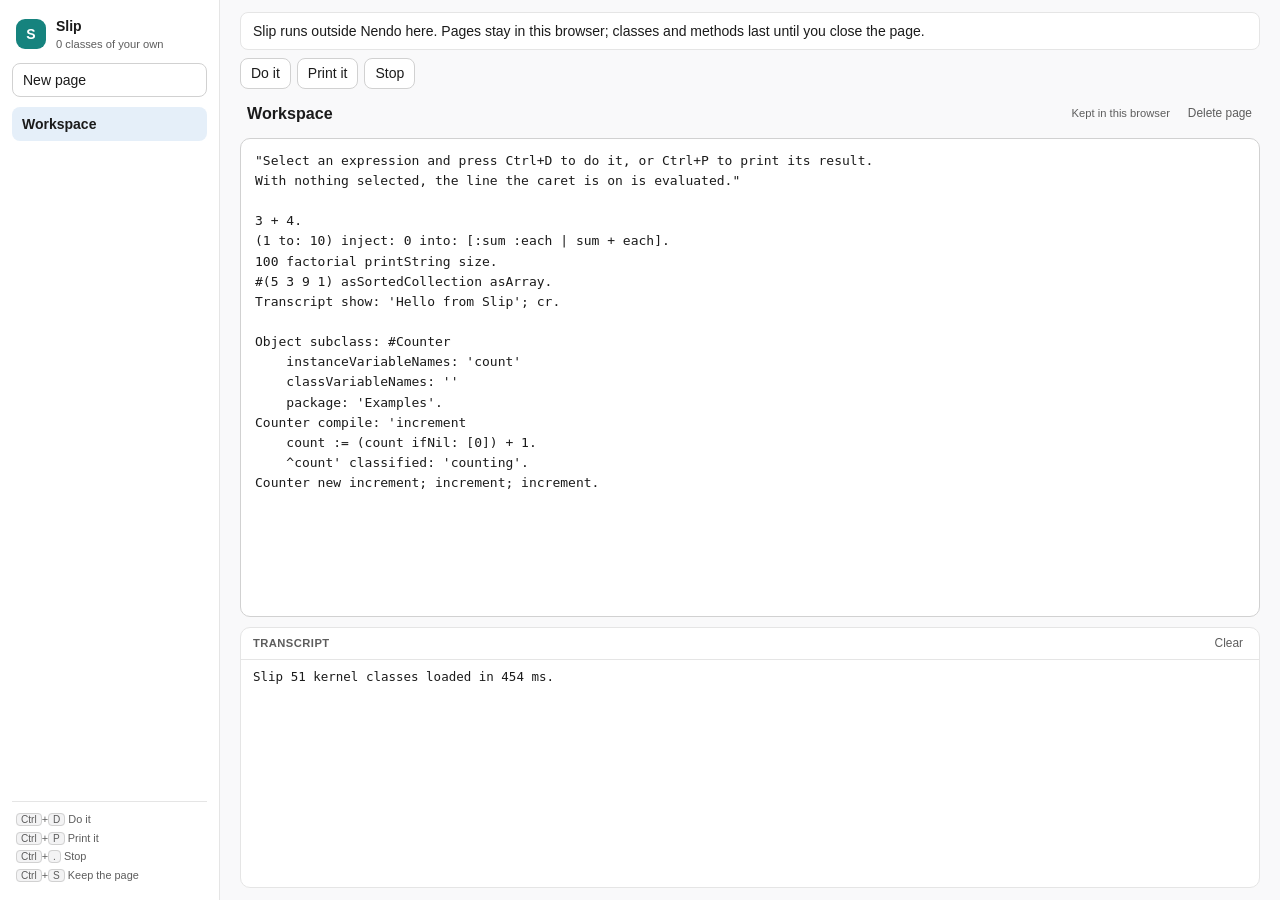
==== extensions/slip/index.html @ 70686aad "Add Slip, a Smalltalk environment app (step 1: kernel and Workspace) Slip runs a Smalltalk-80 VM wit" ====
<!doctype html>
<html lang="en">
<head>
  <meta charset="utf-8">
  <meta name="viewport" content="width=device-width,initial-scale=1">
  <title>Slip</title>
  <link rel="stylesheet" href="slip.css">
</head>
<body>
  <div id="app" aria-busy="true">
    <nav id="rail" aria-label="Workspace pages">
      <div class="rail-head"><span class="mark" aria-hidden="true">S</span><div><strong>Slip</strong><small id="tally">Starting…</small></div></div>
      <button id="new-page" type="button" class="new-page">New page</button>
      <ul id="pages"></ul>
      <p class="keys" aria-label="Keys">
        <span><kbd>Ctrl</kbd>+<kbd>D</kbd> Do it</span>
        <span><kbd>Ctrl</kbd>+<kbd>P</kbd> Print it</span>
        <span><kbd>Ctrl</kbd>+<kbd>.</kbd> Stop</span>
        <span><kbd>Ctrl</kbd>+<kbd>S</kbd> Keep the page</span>
      </p>
    </nav>
    <main id="main">
      <div id="notices"></div>
      <div id="own-toolbar" class="own-toolbar" hidden>
        <button type="button" data-command="doit">Do it</button>
        <button type="button" data-command="printit">Print it</button>
        <button type="button" data-command="stop">Stop</button>
      </div>
      <header class="page-head">
        <input id="title" maxlength="120" aria-label="Page title" autocomplete="off" spellcheck="false">
        <span id="saved" class="saved" aria-live="polite"></span>
        <button id="delete-page" type="button" class="quiet">Delete page</button>
      </header>
      <textarea id="editor" spellcheck="false" autocomplete="off" aria-label="Workspace: Smalltalk to evaluate"></textarea>
      <div id="result" class="result" role="status" hidden></div>
      <section id="transcript-pane" aria-label="Transcript">
        <header><h2>Transcript</h2><button id="clear-transcript" type="button" class="quiet">Clear</button></header>
        <pre id="transcript" tabindex="0"></pre>
      </section>
    </main>
  </div>
  <p id="status" role="status" aria-live="polite"></p>
  <script src="/_nendo/api.js"></script>
  <script type="module" src="slip.mjs"></script>
</body>
</html>
---- extensions/slip/slip.css ----
/* Nendo's own colours, so Slip sits with the app. The Workbench hands a view its theme's
   tokens and api.js sets them on this page as --nendo-*; the value after each is that token
   as src/Nendo.Workbench/src/styles/02-tokens.css declares it, used only when the page runs
   without them. tools/view-kit/tokens.test.mjs holds them to it. */
:root{
  color-scheme:light;
  font:14px/1.45 "Segoe UI Variable Text","Segoe UI",sans-serif;
  --canvas:var(--nendo-canvas,#f9f9fa);--surface:var(--nendo-surface,#ffffff);--surface-raised:var(--nendo-surface-raised,#ffffff);--surface-soft:var(--nendo-surface-soft,#f3f3f4);
  --ink:var(--nendo-ink,#1b1b1b);--muted:var(--nendo-muted,#5d5d5d);--line:var(--nendo-line,#e5e5e5);--line-strong:var(--nendo-line-strong,#d1d1d1);
  --cobalt:var(--nendo-cobalt,#005fb8);--cobalt-soft:var(--nendo-cobalt-soft,#e5eff9);--danger:var(--nendo-danger,#c23a31);
  --tone-green:var(--nendo-tone-green,#1f8a52);--tone-teal:var(--nendo-tone-teal,#16837e);--tone-amber:var(--nendo-tone-amber,#a37608);
}
:root[data-theme=dark]{
  color-scheme:dark;
  --canvas:var(--nendo-canvas,#272829);--surface:var(--nendo-surface,#2d2e30);--surface-raised:var(--nendo-surface-raised,#323335);--surface-soft:var(--nendo-surface-soft,#38393b);
  --ink:var(--nendo-ink,#ffffff);--muted:var(--nendo-muted,#c5c5c5);--line:var(--nendo-line,#3b3c3e);--line-strong:var(--nendo-line-strong,#4b4c4f);
  --cobalt:var(--nendo-cobalt,#60cdff);--cobalt-soft:var(--nendo-cobalt-soft,#1f3a4a);--danger:var(--nendo-danger,#f37b72);
  --tone-green:var(--nendo-tone-green,#52d18f);--tone-teal:var(--nendo-tone-teal,#4ecdc4);--tone-amber:var(--nendo-tone-amber,#e8c15a);
}
/* Teal is Slip's own tone; the code font is the system's. */
:root{--slip:var(--tone-teal);--mono:"Cascadia Mono","Cascadia Code",Consolas,ui-monospace,monospace}

*{box-sizing:border-box}
html,body{height:100%}
body{margin:0;background:var(--canvas);color:var(--ink)}
button,input,textarea{font:inherit;color:inherit}
button{cursor:pointer}
:focus-visible{outline:2px solid var(--cobalt);outline-offset:2px}
[hidden]{display:none !important}

#app{display:grid;grid-template-columns:220px 1fr;height:100%;min-height:0}
@media (max-width:640px){#app{grid-template-columns:1fr;grid-template-rows:auto 1fr}#rail{border-right:0;border-bottom:1px solid var(--line);max-height:34vh}}

#rail{display:flex;flex-direction:column;gap:10px;padding:16px 12px;border-right:1px solid var(--line);background:var(--surface);overflow:auto;min-height:0}
.rail-head{display:flex;align-items:center;gap:10px;padding:0 4px}
.rail-head small{display:block;color:var(--muted);font-size:.8rem}
.mark{display:grid;place-items:center;width:30px;height:30px;border-radius:9px;background:var(--slip);color:var(--surface);font-weight:700}
.new-page{padding:6px 10px;border:1px solid var(--line-strong);border-radius:8px;background:var(--surface-raised);text-align:left}
.new-page:hover{background:var(--surface-soft)}
#pages{list-style:none;margin:0;padding:0;display:flex;flex-direction:column;gap:2px}
.page-link{display:block;width:100%;padding:7px 10px;border:0;border-radius:8px;background:none;text-align:left;overflow:hidden;text-overflow:ellipsis;white-space:nowrap}
.page-link:hover{background:var(--surface-soft)}
.page-link[aria-current=true]{background:var(--cobalt-soft);font-weight:600}
.keys{margin:auto 0 0;padding:10px 4px 0;border-top:1px solid var(--line);display:flex;flex-direction:column;gap:3px;color:var(--muted);font-size:.78rem}
kbd{font:inherit;font-size:.72rem;padding:0 4px;border:1px solid var(--line-strong);border-radius:4px;background:var(--surface-soft)}

#main{display:flex;flex-direction:column;min-width:0;min-height:0;padding:12px 20px 12px}
.own-toolbar{display:flex;gap:6px;margin-bottom:8px}
.own-toolbar button,.notice button{padding:4px 10px;border:1px solid var(--line-strong);border-radius:8px;background:var(--surface-raised)}
.page-head{display:flex;align-items:center;gap:10px;margin-bottom:8px}
#title{flex:1;min-width:0;padding:4px 6px;border:1px solid transparent;border-radius:6px;background:none;font-size:1.15rem;font-weight:600}
#title:hover,#title:focus{border-color:var(--line-strong);background:var(--surface-raised)}
.saved{color:var(--muted);font-size:.8rem;white-space:nowrap}
.quiet{padding:3px 8px;border:0;border-radius:6px;background:none;color:var(--muted);font-size:.85rem}
.quiet:hover{background:var(--surface-soft);color:var(--ink)}
.quiet[data-armed=true]{color:var(--danger)}

#editor{flex:1 1 55%;min-height:120px;width:100%;resize:none;padding:12px 14px;border:1px solid var(--line-strong);border-radius:10px;background:var(--surface-raised);
  font:13px/1.55 var(--mono);tab-size:4;white-space:pre;overflow:auto}
#editor:focus{outline:none;border-color:var(--cobalt)}
.result{margin-top:8px;padding:8px 12px;border-radius:8px;border:1px solid var(--line);background:var(--surface);font:12.5px/1.5 var(--mono);white-space:pre-wrap;max-height:30vh;overflow:auto}
.result.problem{border-color:color-mix(in srgb,var(--danger) 45%,var(--line));color:var(--ink)}
.result .title{display:block;font-family:inherit;font-weight:600;color:var(--danger)}
.result .trace{display:block;color:var(--muted)}
.result .ok{color:var(--tone-green)}

#transcript-pane{flex:1 1 30%;min-height:90px;display:flex;flex-direction:column;margin-top:10px;border:1px solid var(--line);border-radius:10px;background:var(--surface);overflow:hidden}
#transcript-pane header{display:flex;align-items:center;justify-content:space-between;padding:4px 8px 4px 12px;border-bottom:1px solid var(--line)}
#transcript-pane h2{margin:0;font-size:.8rem;font-weight:600;color:var(--muted);text-transform:uppercase;letter-spacing:.04em}
#transcript{flex:1;margin:0;padding:8px 12px;overflow:auto;font:12.5px/1.5 var(--mono);white-space:pre-wrap;word-break:break-word}

#notices{display:flex;flex-direction:column;gap:6px;margin-bottom:8px}
#notices:empty{display:none}
.notice{display:flex;gap:10px;align-items:flex-start;padding:8px 12px;border-radius:8px;border:1px solid var(--line);background:var(--surface)}
.notice p{margin:0;flex:1}
.notice.outside{border-color:color-mix(in srgb,var(--tone-amber) 55%,var(--line));background:color-mix(in srgb,var(--tone-amber) 8%,var(--surface))}
.notice.setup{border-color:color-mix(in srgb,var(--cobalt) 45%,var(--line));background:var(--cobalt-soft)}
.notice code{font-family:var(--mono);font-size:.9em}

#status{position:fixed;right:16px;bottom:10px;margin:0;max-width:60%;padding:0;color:var(--muted);font-size:.82rem;text-align:right;pointer-events:none}
#status.problem-line{color:var(--danger)}
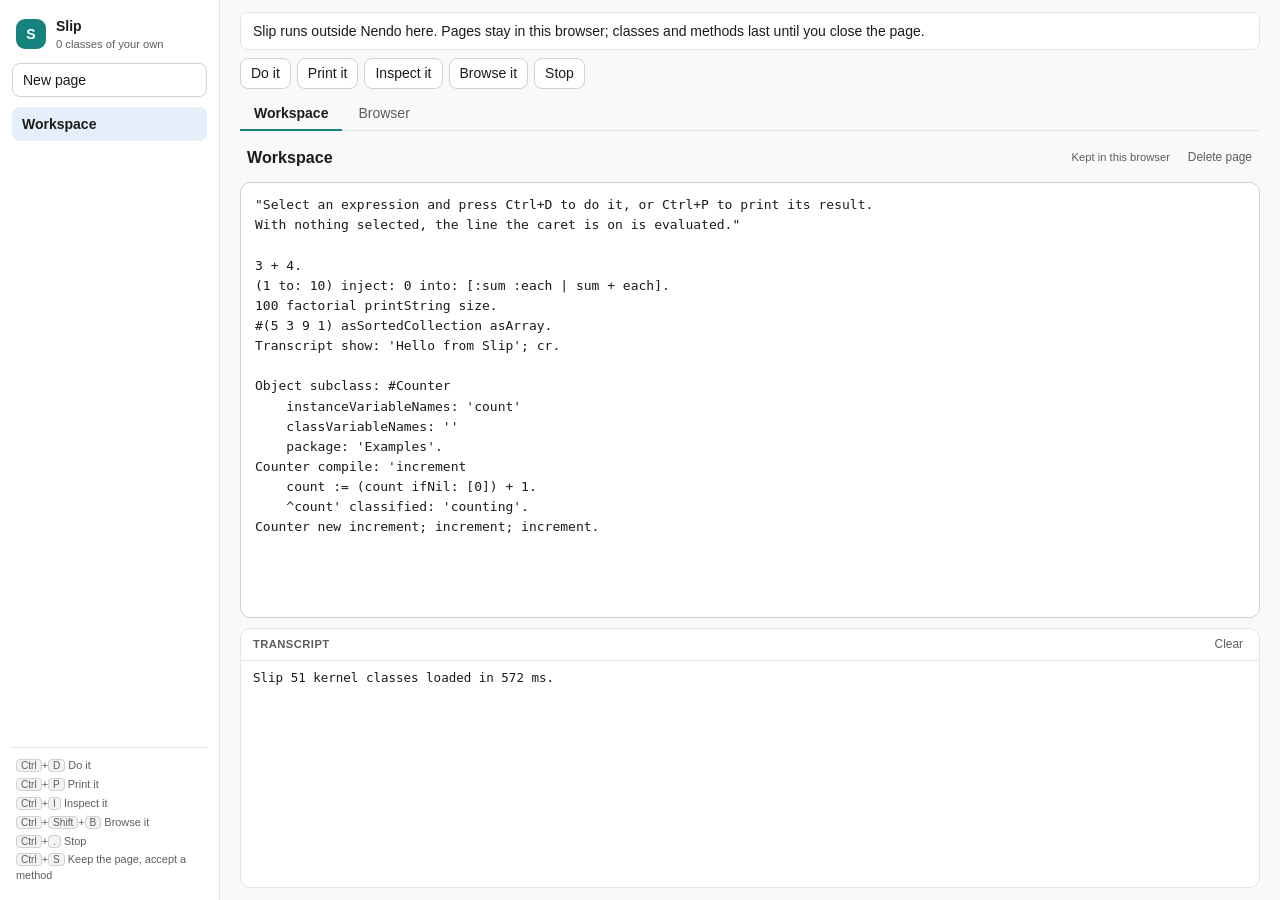
==== commit 183b6776: "Add Slip's class browser and inspector (step 2) The Browser tab lists packages, classes, protocols a" ====
--- a/extensions/slip/index.html
+++ b/extensions/slip/index.html
@@ -15,8 +15,10 @@
       <p class="keys" aria-label="Keys">
         <span><kbd>Ctrl</kbd>+<kbd>D</kbd> Do it</span>
         <span><kbd>Ctrl</kbd>+<kbd>P</kbd> Print it</span>
+        <span><kbd>Ctrl</kbd>+<kbd>I</kbd> Inspect it</span>
+        <span><kbd>Ctrl</kbd>+<kbd>Shift</kbd>+<kbd>B</kbd> Browse it</span>
         <span><kbd>Ctrl</kbd>+<kbd>.</kbd> Stop</span>
-        <span><kbd>Ctrl</kbd>+<kbd>S</kbd> Keep the page</span>
+        <span><kbd>Ctrl</kbd>+<kbd>S</kbd> Keep the page, accept a method</span>
       </p>
     </nav>
     <main id="main">
@@ -24,8 +26,15 @@
       <div id="own-toolbar" class="own-toolbar" hidden>
         <button type="button" data-command="doit">Do it</button>
         <button type="button" data-command="printit">Print it</button>
+        <button type="button" data-command="inspectit">Inspect it</button>
+        <button type="button" data-command="browseit">Browse it</button>
         <button type="button" data-command="stop">Stop</button>
       </div>
+      <div class="tabs" role="tablist" aria-label="Tools">
+        <button id="tab-workspace" type="button" role="tab" aria-controls="workspace-pane">Workspace</button>
+        <button id="tab-browser" type="button" role="tab" aria-controls="browser-pane">Browser</button>
+      </div>
+      <section id="workspace-pane" class="pane" role="tabpanel" aria-labelledby="tab-workspace">
       <header class="page-head">
         <input id="title" maxlength="120" aria-label="Page title" autocomplete="off" spellcheck="false">
         <span id="saved" class="saved" aria-live="polite"></span>
@@ -33,11 +42,44 @@
       </header>
       <textarea id="editor" spellcheck="false" autocomplete="off" aria-label="Workspace: Smalltalk to evaluate"></textarea>
       <div id="result" class="result" role="status" hidden></div>
+      </section>
+      <section id="browser-pane" class="pane" role="tabpanel" aria-labelledby="tab-browser" hidden>
+        <div class="browser-lists">
+          <div class="column"><h2 id="b-packages-label">Packages</h2><ul id="b-packages" class="list" role="listbox" aria-labelledby="b-packages-label" tabindex="0"></ul></div>
+          <div class="column"><h2 id="b-classes-label">Classes</h2><ul id="b-classes" class="list" role="listbox" aria-labelledby="b-classes-label" tabindex="0"></ul>
+            <div class="sides" role="group" aria-label="Side"><button id="b-instance" type="button" aria-pressed="true">Instance</button><button id="b-class" type="button" aria-pressed="false">Class</button></div></div>
+          <div class="column"><h2 id="b-protocols-label">Protocols</h2><ul id="b-protocols" class="list" role="listbox" aria-labelledby="b-protocols-label" tabindex="0"></ul></div>
+          <div class="column"><h2 id="b-methods-label">Methods</h2><ul id="b-methods" class="list" role="listbox" aria-labelledby="b-methods-label" tabindex="0"></ul></div>
+        </div>
+        <div class="browser-bar">
+          <span id="b-what" class="what"></span>
+          <button id="b-new-class" type="button" class="quiet">New class</button>
+          <button id="b-comment" type="button" class="quiet" aria-pressed="false">Comment</button>
+          <button id="b-new-method" type="button" class="quiet">New method</button>
+          <button id="b-remove" type="button" class="quiet">Remove method</button>
+          <button id="b-accept" type="button" class="accept">Accept</button>
+        </div>
+        <textarea id="b-code" spellcheck="false" autocomplete="off" aria-label="Code: a method, a class definition or a comment"></textarea>
+        <p id="b-problem" class="b-problem" role="alert" hidden></p>
+      </section>
       <section id="transcript-pane" aria-label="Transcript">
         <header><h2>Transcript</h2><button id="clear-transcript" type="button" class="quiet">Clear</button></header>
         <pre id="transcript" tabindex="0"></pre>
       </section>
     </main>
+    <aside id="inspector" aria-label="Inspector" hidden>
+      <header class="i-head">
+        <button id="i-back" type="button" class="quiet" aria-label="Back to the object before">‹</button>
+        <div class="i-title"><strong id="i-class"></strong><span id="i-print"></span></div>
+        <button id="i-refresh" type="button" class="quiet">Refresh</button>
+        <button id="i-close" type="button" class="quiet" aria-label="Close the inspector">✕</button>
+      </header>
+      <p id="i-path" class="i-path"></p>
+      <ul id="i-fields" class="i-fields"></ul>
+      <p id="i-more" class="i-more" hidden></p>
+      <textarea id="i-eval" spellcheck="false" autocomplete="off" aria-label="Evaluate with self as the inspected object" placeholder="self is the inspected object. Ctrl+D, Ctrl+P, Ctrl+I"></textarea>
+      <div id="i-result" class="result" role="status" hidden></div>
+    </aside>
   </div>
   <p id="status" role="status" aria-live="polite"></p>
   <script src="/_nendo/api.js"></script>
--- a/extensions/slip/slip.css
+++ b/extensions/slip/slip.css
@@ -28,8 +28,9 @@
 :focus-visible{outline:2px solid var(--cobalt);outline-offset:2px}
 [hidden]{display:none !important}
 
-#app{display:grid;grid-template-columns:220px 1fr;height:100%;min-height:0}
-@media (max-width:640px){#app{grid-template-columns:1fr;grid-template-rows:auto 1fr}#rail{border-right:0;border-bottom:1px solid var(--line);max-height:34vh}}
+#app{display:grid;grid-template-columns:220px minmax(0,1fr);height:100%;min-height:0}
+#app[data-inspecting=true]{grid-template-columns:220px minmax(0,1fr) minmax(260px,32%)}
+@media (max-width:640px){#app,#app[data-inspecting=true]{grid-template-columns:1fr;grid-template-rows:auto 1fr auto}#inspector{border-left:0;border-top:1px solid var(--line);max-height:45vh}#rail{border-right:0;border-bottom:1px solid var(--line);max-height:34vh}}
 
 #rail{display:flex;flex-direction:column;gap:10px;padding:16px 12px;border-right:1px solid var(--line);background:var(--surface);overflow:auto;min-height:0}
 .rail-head{display:flex;align-items:center;gap:10px;padding:0 4px}
@@ -79,3 +80,47 @@
 
 #status{position:fixed;right:16px;bottom:10px;margin:0;max-width:60%;padding:0;color:var(--muted);font-size:.82rem;text-align:right;pointer-events:none}
 #status.problem-line{color:var(--danger)}
+
+/* The tools: Workspace and Browser in tabs, the inspector beside them. */
+.tabs{display:flex;gap:2px;margin-bottom:10px;border-bottom:1px solid var(--line)}
+.tabs button{padding:6px 14px;border:0;border-bottom:2px solid transparent;background:none;color:var(--muted);margin-bottom:-1px}
+.tabs button[aria-selected=true]{color:var(--ink);border-bottom-color:var(--slip);font-weight:600}
+.pane{display:flex;flex-direction:column;flex:1 1 55%;min-height:0}
+
+.browser-lists{display:grid;grid-template-columns:repeat(4,minmax(0,1fr));gap:8px;flex:0 0 auto;height:min(34vh,260px);min-height:140px}
+.column{display:flex;flex-direction:column;min-height:0;min-width:0}
+.column h2{margin:0 0 4px;font-size:.72rem;font-weight:600;color:var(--muted);text-transform:uppercase;letter-spacing:.04em}
+.list{list-style:none;margin:0;padding:3px;flex:1;min-height:0;overflow:auto;border:1px solid var(--line);border-radius:8px;background:var(--surface-raised)}
+.list li{padding:3px 8px;border-radius:5px;cursor:pointer;white-space:nowrap;overflow:hidden;text-overflow:ellipsis;font-size:.88rem}
+.list li:hover{background:var(--surface-soft)}
+.list li[aria-selected=true]{background:var(--cobalt-soft);font-weight:600}
+.list li.extended{font-style:italic;color:var(--muted)}
+.list:focus-visible{outline:2px solid var(--cobalt);outline-offset:1px}
+.sides{display:flex;margin-top:4px;border:1px solid var(--line-strong);border-radius:7px;overflow:hidden}
+.sides button{flex:1;padding:2px 0;border:0;background:var(--surface-raised);font-size:.8rem}
+.sides button[aria-pressed=true]{background:var(--cobalt-soft);font-weight:600}
+.browser-bar{display:flex;align-items:center;gap:4px;margin:8px 0 6px}
+.what{flex:1;min-width:0;color:var(--muted);font-size:.85rem;overflow:hidden;text-overflow:ellipsis;white-space:nowrap}
+.quiet[aria-pressed=true]{background:var(--cobalt-soft);color:var(--ink)}
+.accept{padding:3px 12px;border:1px solid var(--slip);border-radius:7px;background:var(--slip);color:var(--surface);font-weight:600}
+.accept:disabled,.quiet:disabled{opacity:.45;cursor:default}
+#b-code{flex:1;min-height:100px;width:100%;resize:none;padding:10px 12px;border:1px solid var(--line-strong);border-radius:10px;background:var(--surface-raised);font:13px/1.55 var(--mono);tab-size:4;white-space:pre;overflow:auto}
+#b-code:focus{outline:none;border-color:var(--cobalt)}
+#b-code[data-dirty=true]{border-color:var(--tone-amber)}
+.b-problem{margin:6px 0 0;color:var(--danger);font-size:.85rem}
+
+#inspector{display:flex;flex-direction:column;gap:6px;min-width:0;min-height:0;padding:12px;border-left:1px solid var(--line);background:var(--surface);overflow:hidden}
+.i-head{display:flex;align-items:center;gap:4px}
+.i-title{flex:1;min-width:0;display:flex;flex-direction:column}
+.i-title span{font:12px/1.4 var(--mono);color:var(--muted);overflow:hidden;text-overflow:ellipsis;white-space:nowrap}
+.i-path{margin:0;color:var(--muted);font-size:.78rem;overflow:hidden;text-overflow:ellipsis;white-space:nowrap}
+.i-fields{list-style:none;margin:0;padding:3px;flex:1;min-height:80px;overflow:auto;border:1px solid var(--line);border-radius:8px;background:var(--surface-raised)}
+.i-fields li button{display:grid;grid-template-columns:minmax(70px,38%) 1fr;gap:8px;width:100%;padding:3px 6px;border:0;border-radius:5px;background:none;text-align:left;font:12.5px/1.45 var(--mono)}
+.i-fields li button:hover{background:var(--surface-soft)}
+.i-fields .label{color:var(--muted);overflow:hidden;text-overflow:ellipsis;white-space:nowrap}
+.i-fields .value{overflow:hidden;text-overflow:ellipsis;white-space:nowrap}
+.i-fields .indexed .label{color:var(--slip)}
+.i-more{margin:0;color:var(--muted);font-size:.78rem}
+#i-eval{min-height:70px;height:90px;resize:vertical;padding:8px 10px;border:1px solid var(--line-strong);border-radius:8px;background:var(--surface-raised);font:12.5px/1.5 var(--mono)}
+#i-eval:focus{outline:none;border-color:var(--cobalt)}
+#inspector .result{margin-top:0;max-height:20vh}
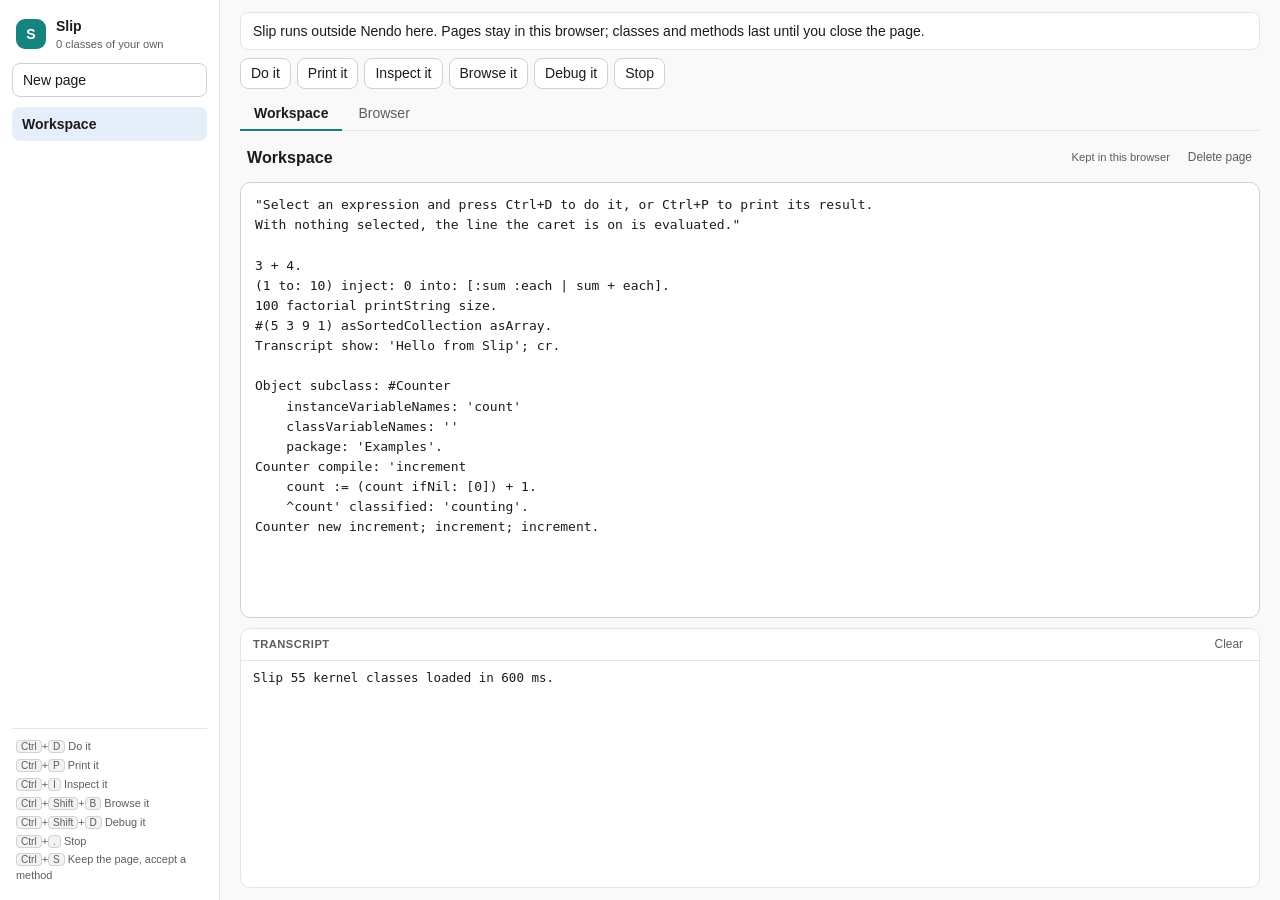
==== commit c17122c1: "Add Slip's exceptions and debugger (step 3) Exceptions are ANSI's, written in Smalltalk on a few con" ====
--- a/extensions/slip/index.html
+++ b/extensions/slip/index.html
@@ -17,6 +17,7 @@
         <span><kbd>Ctrl</kbd>+<kbd>P</kbd> Print it</span>
         <span><kbd>Ctrl</kbd>+<kbd>I</kbd> Inspect it</span>
         <span><kbd>Ctrl</kbd>+<kbd>Shift</kbd>+<kbd>B</kbd> Browse it</span>
+        <span><kbd>Ctrl</kbd>+<kbd>Shift</kbd>+<kbd>D</kbd> Debug it</span>
         <span><kbd>Ctrl</kbd>+<kbd>.</kbd> Stop</span>
         <span><kbd>Ctrl</kbd>+<kbd>S</kbd> Keep the page, accept a method</span>
       </p>
@@ -28,11 +29,13 @@
         <button type="button" data-command="printit">Print it</button>
         <button type="button" data-command="inspectit">Inspect it</button>
         <button type="button" data-command="browseit">Browse it</button>
+        <button type="button" data-command="debugit">Debug it</button>
         <button type="button" data-command="stop">Stop</button>
       </div>
       <div class="tabs" role="tablist" aria-label="Tools">
         <button id="tab-workspace" type="button" role="tab" aria-controls="workspace-pane">Workspace</button>
         <button id="tab-browser" type="button" role="tab" aria-controls="browser-pane">Browser</button>
+        <button id="tab-debugger" type="button" role="tab" aria-controls="debugger-pane" hidden>Debugger</button>
       </div>
       <section id="workspace-pane" class="pane" role="tabpanel" aria-labelledby="tab-workspace">
       <header class="page-head">
@@ -62,6 +65,23 @@
         <textarea id="b-code" spellcheck="false" autocomplete="off" aria-label="Code: a method, a class definition or a comment"></textarea>
         <p id="b-problem" class="b-problem" role="alert" hidden></p>
       </section>
+      <section id="debugger-pane" class="pane" role="tabpanel" aria-labelledby="tab-debugger" hidden>
+        <header class="d-head">
+          <strong id="d-title" class="d-title" role="status"></strong>
+          <div class="d-actions" role="group" aria-label="Debugger">
+            <button id="d-proceed" type="button" title="Run on to the end">Proceed</button>
+            <button id="d-restart" type="button" title="Run the chosen frame again from its start">Restart</button>
+            <button id="d-into" type="button" title="Stop at the next message sent">Into</button>
+            <button id="d-over" type="button" title="Stop at the chosen frame's next message">Over</button>
+            <button id="d-abandon" type="button" class="quiet" title="End the run; its ensure: blocks run">Abandon</button>
+          </div>
+        </header>
+        <div class="d-body">
+          <div class="column"><h2 id="d-stack-label">Stack</h2><ul id="d-stack" class="list" role="listbox" aria-labelledby="d-stack-label" tabindex="0"></ul></div>
+          <pre id="d-source" class="d-source" tabindex="0" aria-label="The chosen frame's source; the message it sends is marked"></pre>
+          <div class="column"><h2 id="d-fields-label">Variables</h2><ul id="d-fields" class="i-fields" aria-labelledby="d-fields-label"></ul></div>
+        </div>
+      </section>
       <section id="transcript-pane" aria-label="Transcript">
         <header><h2>Transcript</h2><button id="clear-transcript" type="button" class="quiet">Clear</button></header>
         <pre id="transcript" tabindex="0"></pre>
--- a/extensions/slip/slip.css
+++ b/extensions/slip/slip.css
@@ -124,3 +124,17 @@
 #i-eval{min-height:70px;height:90px;resize:vertical;padding:8px 10px;border:1px solid var(--line-strong);border-radius:8px;background:var(--surface-raised);font:12.5px/1.5 var(--mono)}
 #i-eval:focus{outline:none;border-color:var(--cobalt)}
 #inspector .result{margin-top:0;max-height:20vh}
+
+/* The notifier an error or Stop leaves under the editor, and the debugger. */
+.result .actions{display:flex;gap:6px;margin-top:6px;font-family:system-ui,sans-serif}
+.result .actions button,.d-actions button{padding:3px 12px;border:1px solid var(--line-strong);border-radius:8px;background:var(--surface-raised);font-size:.85rem}
+.result .actions button.primary,.d-actions button:not(.quiet){border-color:color-mix(in srgb,var(--slip) 55%,var(--line-strong))}
+.d-head{display:flex;flex-wrap:wrap;align-items:center;gap:8px 12px;margin-bottom:8px}
+.d-title{flex:1 1 260px;color:var(--danger);font-weight:600;overflow-wrap:anywhere}
+.d-actions{display:flex;flex-wrap:wrap;gap:6px}
+.d-actions button:disabled{opacity:.5;cursor:default}
+.d-body{display:grid;grid-template-columns:minmax(150px,1fr) minmax(0,2.2fr) minmax(150px,1fr);gap:8px;flex:1;min-height:0}
+.d-source{margin:0;padding:10px 12px;border:1px solid var(--line-strong);border-radius:10px;background:var(--surface-raised);font:13px/1.55 var(--mono);tab-size:4;white-space:pre;overflow:auto;min-height:120px}
+.d-source mark{background:color-mix(in srgb,var(--tone-amber) 35%,transparent);color:inherit;border-radius:3px;outline:1px solid color-mix(in srgb,var(--tone-amber) 70%,transparent)}
+#d-fields{min-height:0}
+@media (max-width:760px){.d-body{grid-template-columns:1fr;grid-auto-rows:minmax(110px,auto)}}
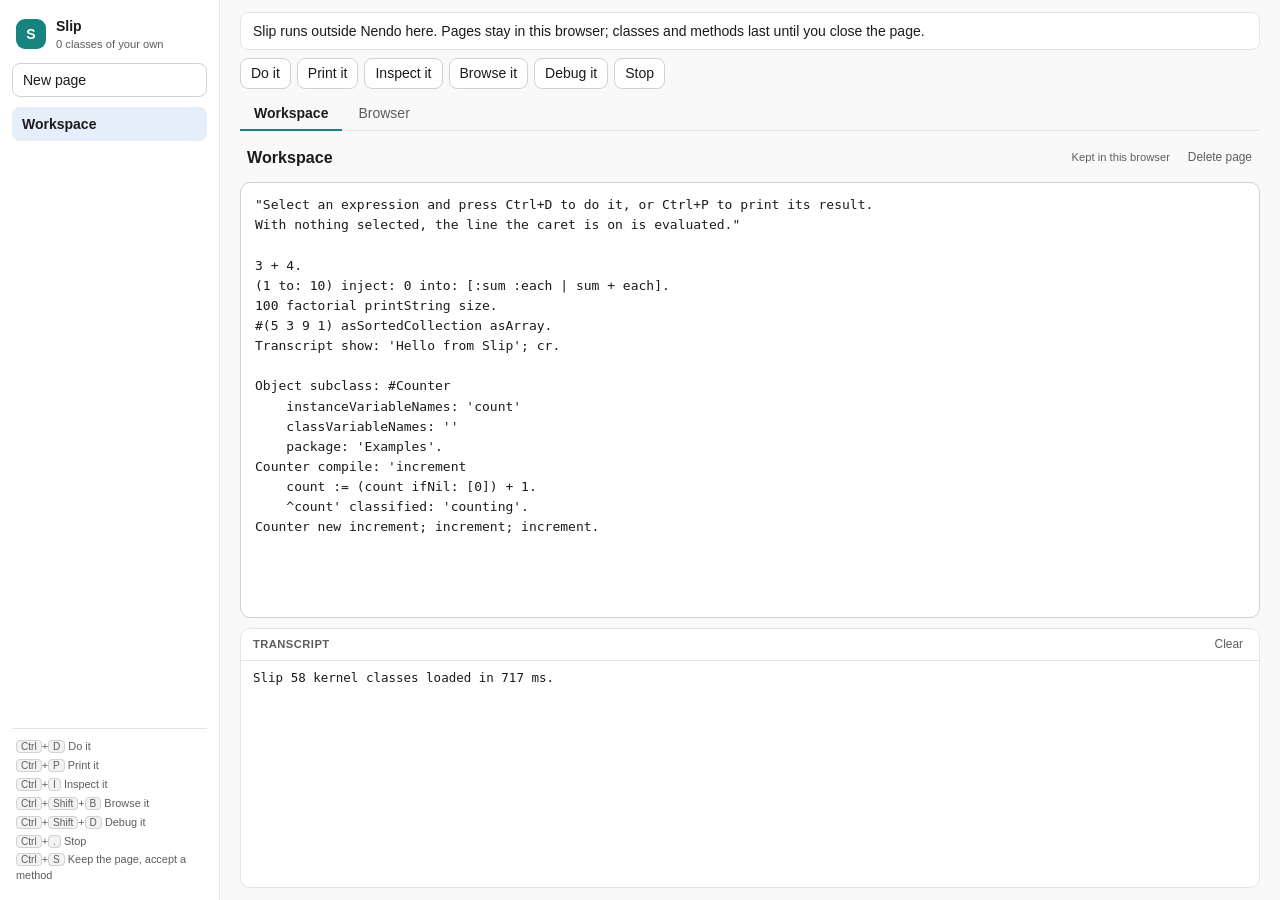
==== commit 8065dabf: "Add Slip's agent and records bridge (step 4) Smalltalk reaches the file's records through Nendo (rec" ====
--- a/extensions/slip/index.html
+++ b/extensions/slip/index.html
@@ -24,6 +24,7 @@
     </nav>
     <main id="main">
       <div id="notices"></div>
+      <section id="agent-queue" class="agent-queue" aria-label="An agent's evaluations" hidden></section>
       <div id="own-toolbar" class="own-toolbar" hidden>
         <button type="button" data-command="doit">Do it</button>
         <button type="button" data-command="printit">Print it</button>
@@ -74,6 +75,7 @@
             <button id="d-into" type="button" title="Stop at the next message sent">Into</button>
             <button id="d-over" type="button" title="Stop at the chosen frame's next message">Over</button>
             <button id="d-abandon" type="button" class="quiet" title="End the run; its ensure: blocks run">Abandon</button>
+            <button id="d-ask" type="button" class="quiet" title="Send the stack and its methods to your agent" hidden>Ask the agent</button>
           </div>
         </header>
         <div class="d-body">
--- a/extensions/slip/slip.css
+++ b/extensions/slip/slip.css
@@ -138,3 +138,11 @@
 .d-source mark{background:color-mix(in srgb,var(--tone-amber) 35%,transparent);color:inherit;border-radius:3px;outline:1px solid color-mix(in srgb,var(--tone-amber) 70%,transparent)}
 #d-fields{min-height:0}
 @media (max-width:760px){.d-body{grid-template-columns:1fr;grid-auto-rows:minmax(110px,auto)}}
+
+/* An agent's evaluations, waiting for the person or for Slip. */
+.agent-queue{margin:0 0 8px;padding:8px 12px;border:1px solid color-mix(in srgb,var(--cobalt) 45%,var(--line));border-radius:10px;background:color-mix(in srgb,var(--cobalt) 6%,var(--surface))}
+.agent-queue p{margin:0 0 6px}
+.agent-queue ol{margin:0 0 6px;padding-left:1.4em}
+.agent-queue li{margin-bottom:6px}
+.agent-queue pre{margin:0 0 4px;padding:6px 8px;border-radius:6px;background:var(--surface-raised);font:12.5px/1.45 var(--mono);white-space:pre-wrap;max-height:9em;overflow:auto}
+.agent-queue button{padding:3px 12px;border:1px solid var(--line-strong);border-radius:8px;background:var(--surface-raised);font-size:.85rem;margin-right:6px}
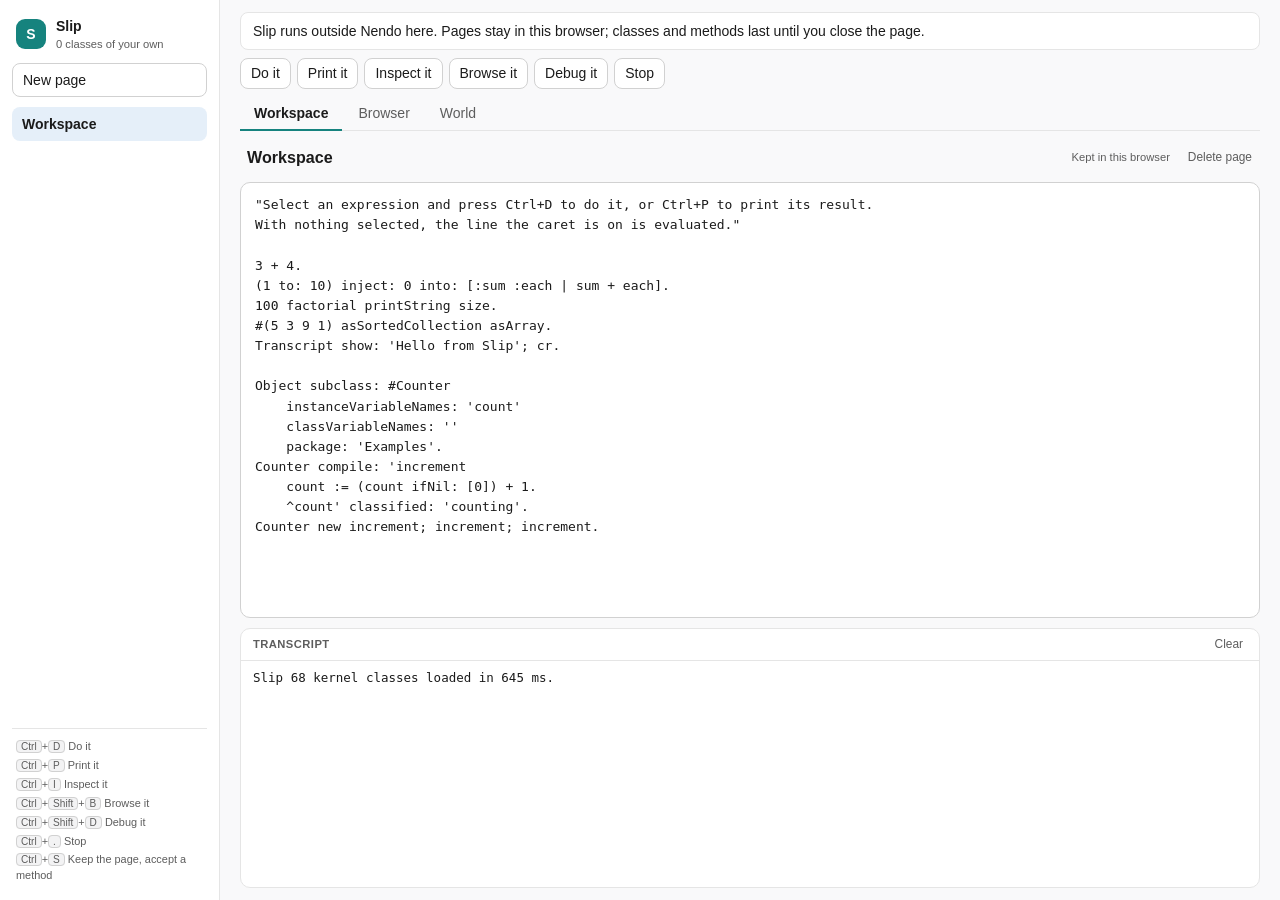
==== commit bf26bbc8: "Add Slip's World, morphs and the Cards app Slip gets a World tab: a canvas the World morph draws on." ====
--- a/extensions/slip/index.html
+++ b/extensions/slip/index.html
@@ -36,6 +36,7 @@
       <div class="tabs" role="tablist" aria-label="Tools">
         <button id="tab-workspace" type="button" role="tab" aria-controls="workspace-pane">Workspace</button>
         <button id="tab-browser" type="button" role="tab" aria-controls="browser-pane">Browser</button>
+        <button id="tab-world" type="button" role="tab" aria-controls="world-pane">World</button>
         <button id="tab-debugger" type="button" role="tab" aria-controls="debugger-pane" hidden>Debugger</button>
       </div>
       <section id="workspace-pane" class="pane" role="tabpanel" aria-labelledby="tab-workspace">
@@ -84,6 +85,15 @@
           <div class="column"><h2 id="d-fields-label">Variables</h2><ul id="d-fields" class="i-fields" aria-labelledby="d-fields-label"></ul></div>
         </div>
       </section>
+      <section id="world-pane" class="pane" role="tabpanel" aria-labelledby="tab-world" hidden>
+        <div class="world-bar">
+          <span id="w-what" class="what">Morphs you open with <code>World open: aMorph</code> show here.</span>
+          <button id="w-cards" type="button" class="accept" title="Files in the Cards app if this file lacks it, then opens it">Open Cards</button>
+          <button id="w-clear" type="button" class="quiet" title="Takes every morph out of the World">Clear</button>
+        </div>
+        <canvas id="world" tabindex="0" aria-label="The World: the morphs Smalltalk shows. Click, drag and type here."></canvas>
+        <div id="w-result" class="result" role="status" hidden></div>
+      </section>
       <section id="transcript-pane" aria-label="Transcript">
         <header><h2>Transcript</h2><button id="clear-transcript" type="button" class="quiet">Clear</button></header>
         <pre id="transcript" tabindex="0"></pre>
--- a/extensions/slip/slip.css
+++ b/extensions/slip/slip.css
@@ -146,3 +146,5 @@
 .agent-queue li{margin-bottom:6px}
 .agent-queue pre{margin:0 0 4px;padding:6px 8px;border-radius:6px;background:var(--surface-raised);font:12.5px/1.45 var(--mono);white-space:pre-wrap;max-height:9em;overflow:auto}
 .agent-queue button{padding:3px 12px;border:1px solid var(--line-strong);border-radius:8px;background:var(--surface-raised);font-size:.85rem;margin-right:6px}
+.world-bar{display:flex;align-items:center;gap:8px;margin-bottom:8px}
+#world{flex:1 1 auto;width:100%;min-height:240px;border:1px solid var(--line);border-radius:8px;background:var(--canvas);touch-action:none;display:block}
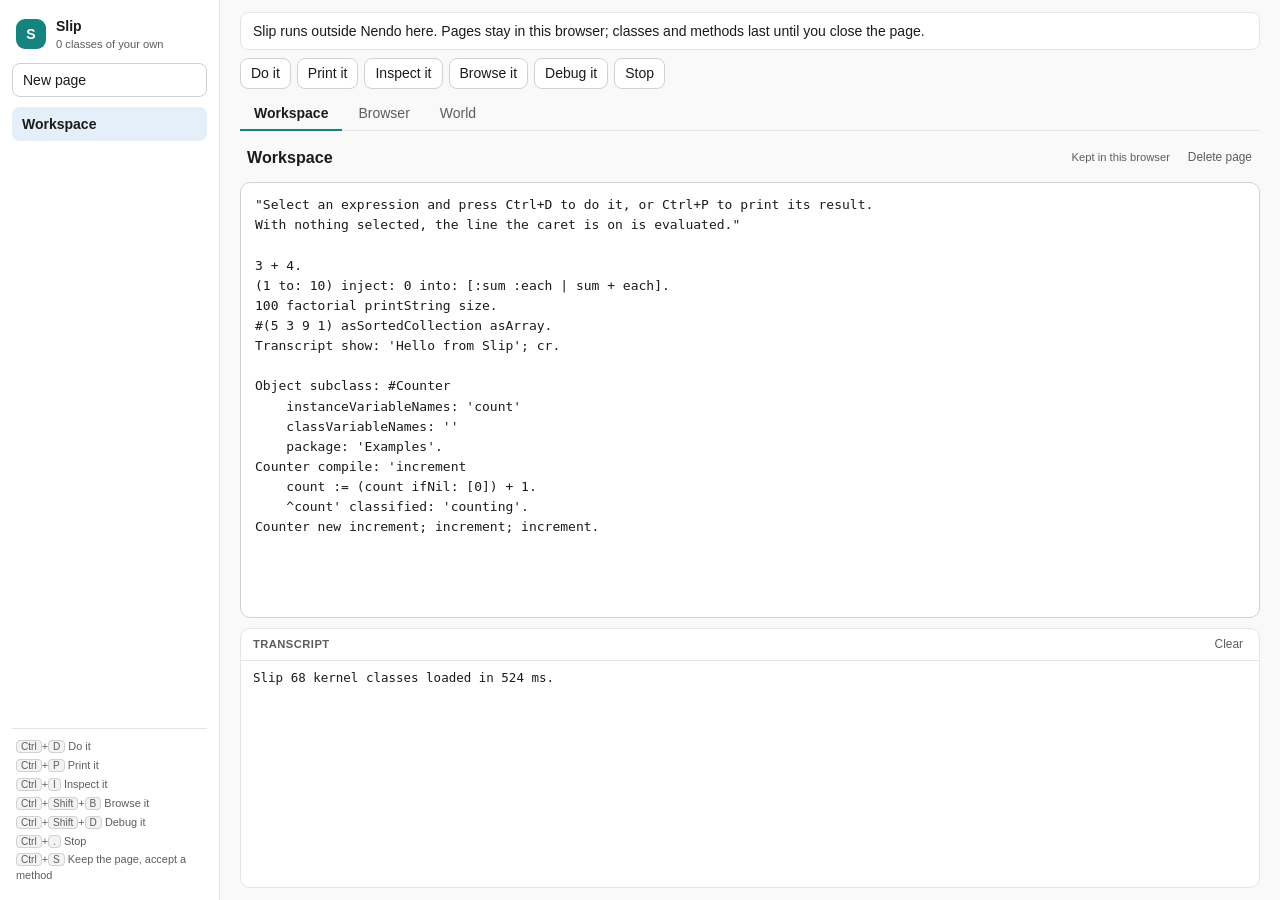
==== commit 7c1346ea: "Add Sheets, a spreadsheet written in Smalltalk Sheets is a Slip app of about 270 methods in 18 class" ====
--- a/extensions/slip/index.html
+++ b/extensions/slip/index.html
@@ -88,7 +88,8 @@
       <section id="world-pane" class="pane" role="tabpanel" aria-labelledby="tab-world" hidden>
         <div class="world-bar">
           <span id="w-what" class="what">Morphs you open with <code>World open: aMorph</code> show here.</span>
-          <button id="w-cards" type="button" class="accept" title="Files in the Cards app if this file lacks it, then opens it">Open Cards</button>
+          <button id="w-sheets" type="button" class="accept" title="Files in the Sheets app if this file lacks it, then opens it">Open Sheets</button>
+          <button id="w-cards" type="button" class="quiet" title="Files in the Cards app if this file lacks it, then opens it">Open Cards</button>
           <button id="w-clear" type="button" class="quiet" title="Takes every morph out of the World">Clear</button>
         </div>
         <canvas id="world" tabindex="0" aria-label="The World: the morphs Smalltalk shows. Click, drag and type here."></canvas>
